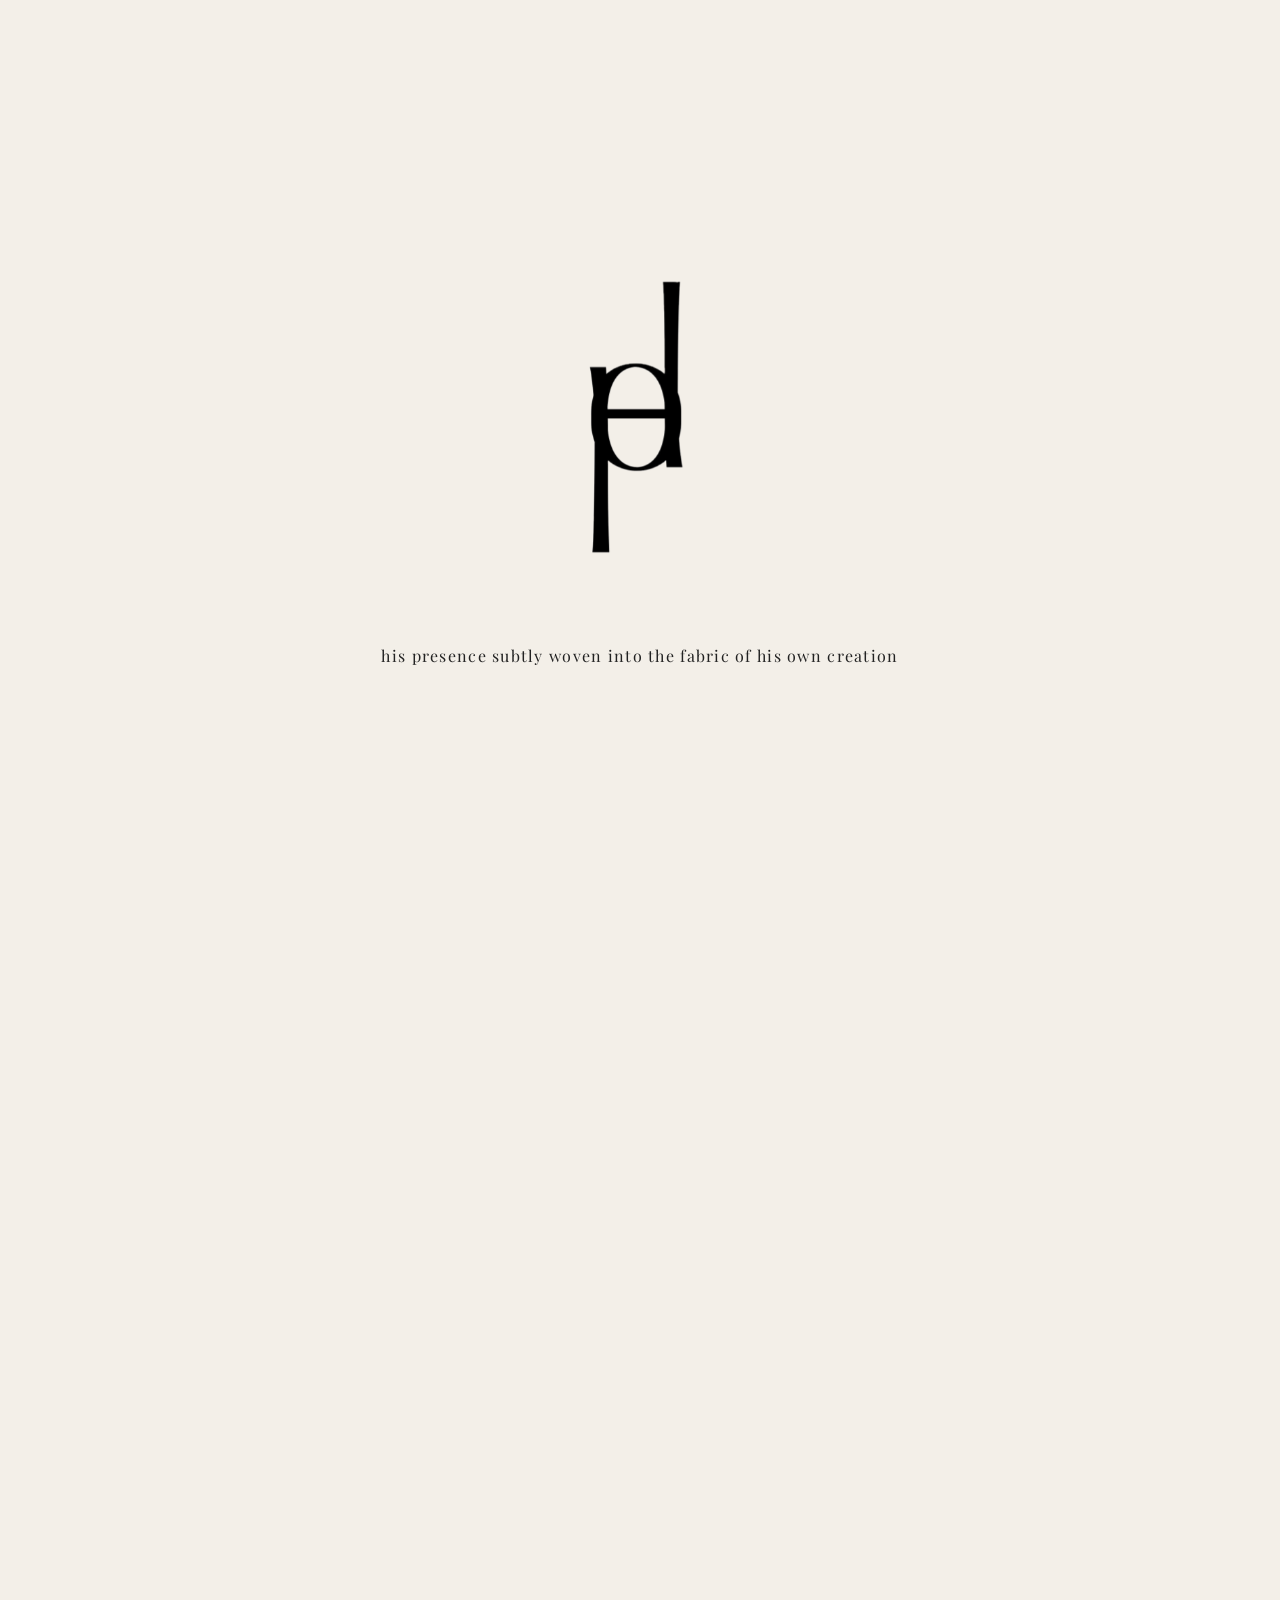
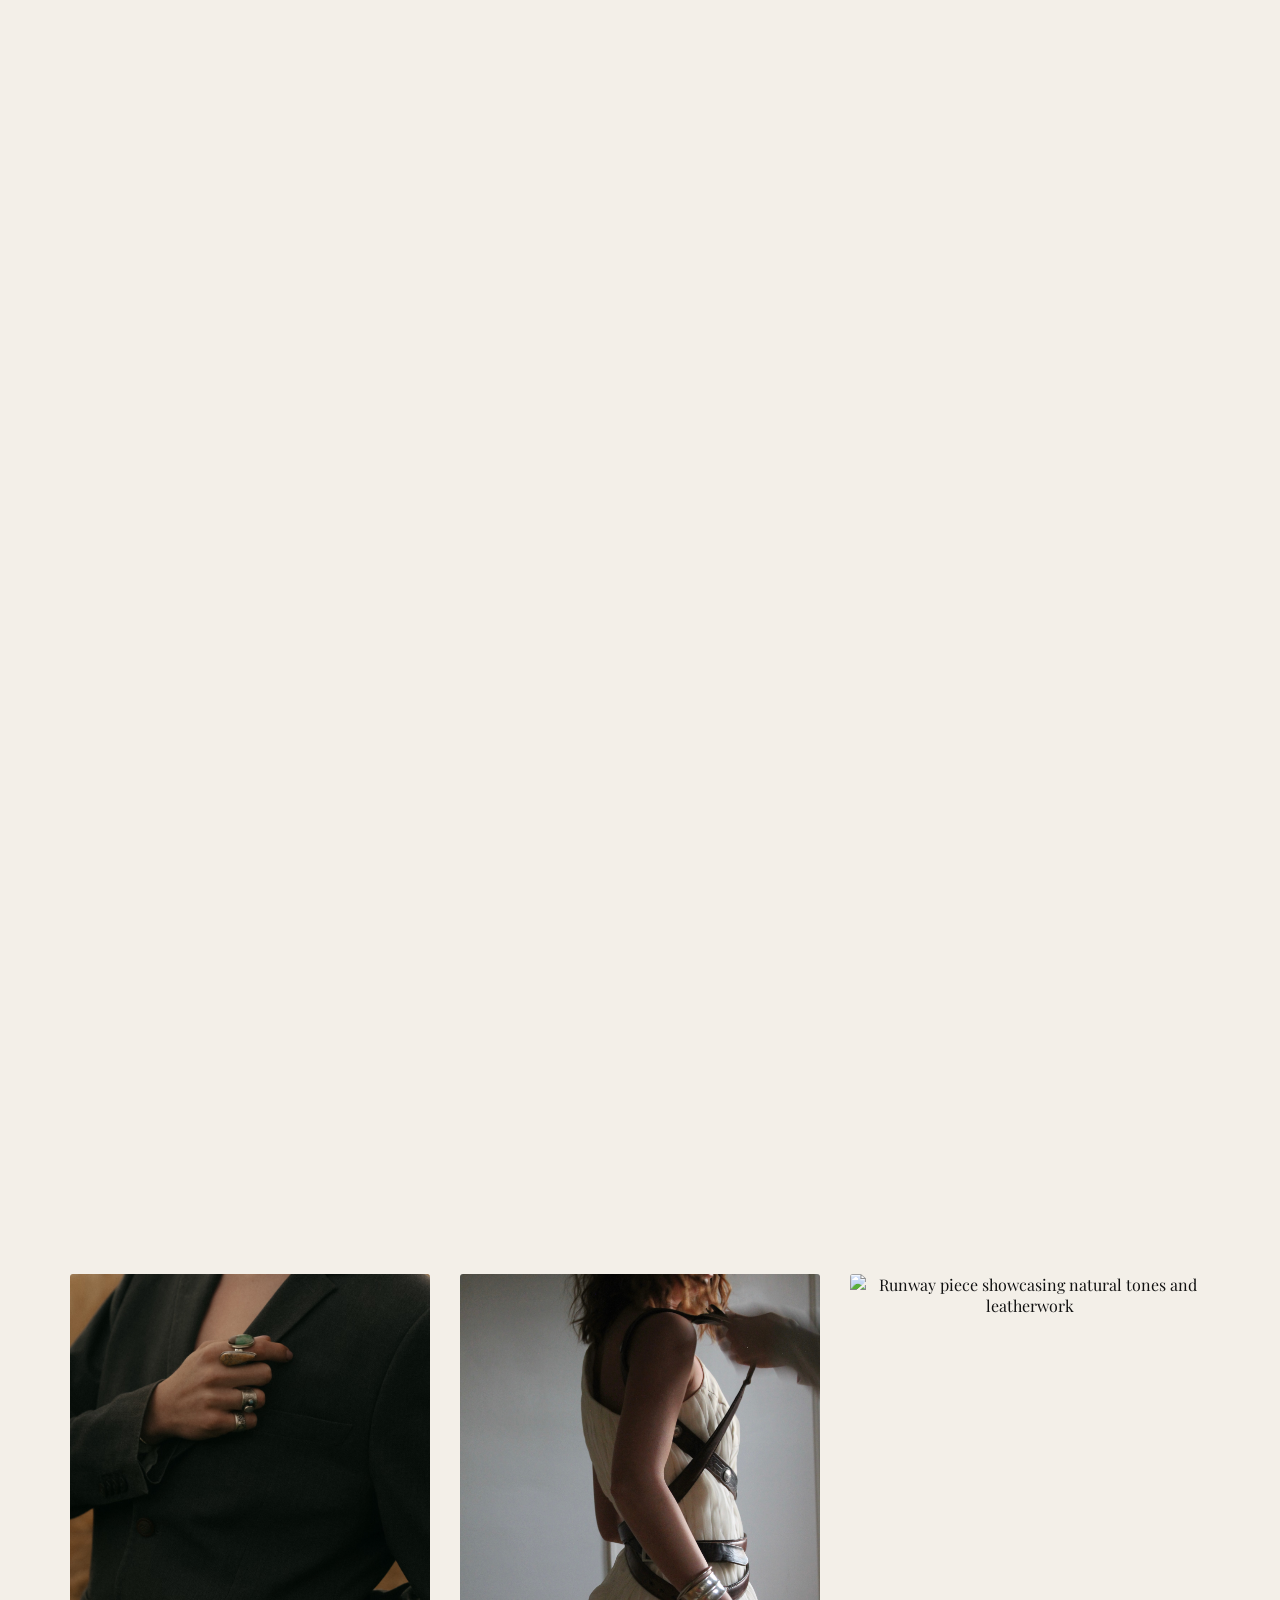
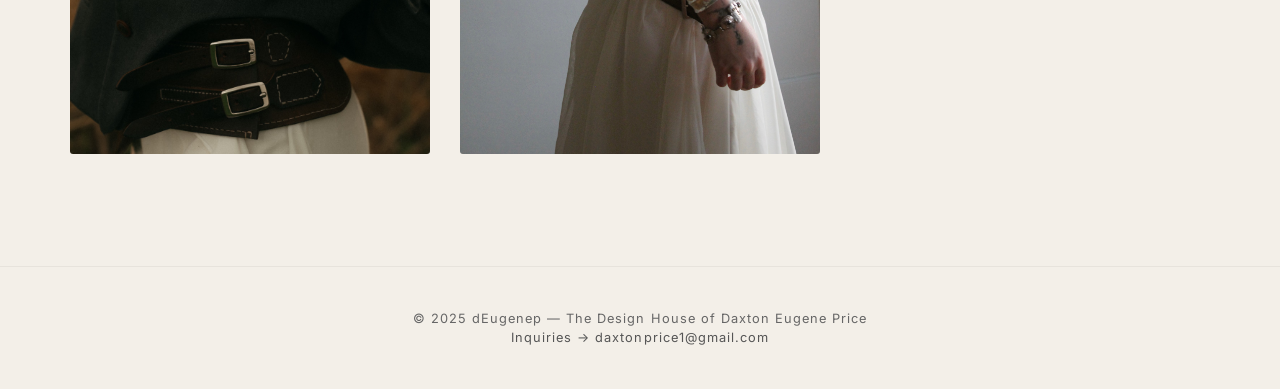
==== deugenep/index.html @ 9ce59510 "Add index.html and image assets for site" ====
<!DOCTYPE html>
<html lang="en">
<head>
  <meta charset="UTF-8" />
  <meta name="viewport" content="width=device-width, initial-scale=1.0" />
  <title>dEugenep — The Design House of Daxton Eugene Price</title>
  <meta name="description" content="The design house of Daxton Eugene Price — where naturalism, craftsmanship, and the patina of time define modern fashion." />

  <!-- Load Didot-style font -->
  <link href="https://fonts.googleapis.com/css2?family=Playfair+Display:wght@400;500;600&family=Inter:wght@300;400&display=swap" rel="stylesheet">

  <style>
    * { margin: 0; padding: 0; box-sizing: border-box; scroll-behavior: smooth; }

    body {
      background-color: #f3efe8;
      color: #111;
      font-family: 'Playfair Display', serif;
      overflow-x: hidden;
    }

    section {
      width: 100%;
      display: flex;
      flex-direction: column;
      justify-content: center;
      align-items: center;
      text-align: center;
      transition: opacity 1.2s ease;
    }

    /* Floating Logo */
    .floating-logo {
      position: fixed;
      top: 25px;
      left: 40px;
      width: 70px;
      height: auto;
      opacity: 0;
      transition: opacity 1s ease;
      z-index: 50;
    }
    .floating-logo.visible { opacity: 1; }

    /* Intro Section */
    .intro {
      height: 100vh;
      background-color: #f3efe8;
      position: relative;
    }
    .logo {
      width: 200px;
      height: auto;
      margin-bottom: 2.5rem;
      opacity: 0;
      animation: fadeIn 2s ease forwards;
      animation-delay: 0.3s;
    }
    .tagline {
      font-size: 1rem;
      letter-spacing: 0.08em;
      color: #222;
      opacity: 0;
      animation: fadeIn 2s ease forwards;
      animation-delay: 1s;
      text-transform: lowercase;
    }

    @keyframes fadeIn {
      0% { opacity: 0; transform: translateY(10px); }
      100% { opacity: 1; transform: translateY(0); }
    }

    /* Scroll Arrow */
    .scroll-indicator {
      position: absolute;
      bottom: 2rem;
      font-size: 1.3rem;
      color: #888;
      opacity: 0;
      animation: arrowFade 6s ease-in-out infinite;
    }
    @keyframes arrowFade {
      0%, 100% { opacity: 0; transform: translateY(0); }
      50% { opacity: 1; transform: translateY(10px); }
    }

    /* Transition Image Section */
    .transition-photo {
      background: url('dax-1.jpeg') center/cover no-repeat fixed;
      height: 100vh;
      opacity: 0;
      animation: fadeImage 2s ease forwards;
      animation-delay: 2s;
    }
    @keyframes fadeImage {
      from { opacity: 0; }
      to { opacity: 1; }
    }

    /* Profile Section */
    .profile {
      background-color: #f3efe8;
      display: flex;
      flex-direction: row;
      justify-content: center;
      align-items: center;
      gap: 60px;
      padding: 6rem 8%;
      min-height: 100vh;
      text-align: left;
      opacity: 0;
      transform: translateY(40px);
      transition: opacity 1.2s ease, transform 1.2s ease;
    }
    .profile.visible {
      opacity: 1;
      transform: translateY(0);
    }
    .profile img {
      width: 360px;
      height: auto;
      border-radius: 3px;
      box-shadow: 0 10px 30px rgba(0,0,0,0.1);
    }
    .profile-text {
      flex: 1;
    }
    .profile h2 {
      font-weight: 500;
      font-size: 1.4rem;
      margin-bottom: 1.5rem;
      text-transform: uppercase;
    }
    .profile p {
      font-size: 1rem;
      line-height: 1.8;
      color: #222;
      max-width: 700px;
      margin-bottom: 2rem;
      letter-spacing: -0.02em;
    }

    /* Collection Preview */
    .collection {
      background-color: #f3efe8;
      padding: 6rem 4rem;
      text-align: center;
    }

    .collection-title {
      display: flex;
      align-items: center;
      justify-content: center;
      width: 100%;
      margin-bottom: 3rem;
      opacity: 0;
      transform: translateY(20px);
      transition: opacity 1s ease, transform 1s ease;
    }

    .collection-title.visible {
      opacity: 1;
      transform: translateY(0);
    }

    .collection-title::before,
    .collection-title::after {
      content: "";
      flex: 1;
      height: 1px;
      background-color: rgba(0,0,0,0.1);
      margin: 0 20px;
    }

    .collection-title h2 {
      font-weight: 500;
      font-size: 1.4rem;
      text-transform: uppercase;
      letter-spacing: 0.03em;
    }

    .collection-gallery {
      display: flex;
      gap: 30px;
      justify-content: center;
      overflow-x: auto;
      scroll-snap-type: x mandatory;
      padding-bottom: 1rem;
    }
    .collection-gallery::-webkit-scrollbar {
      display: none;
    }
    .collection-gallery img {
      width: 360px;
      height: 480px;
      object-fit: cover;
      border-radius: 3px;
      scroll-snap-align: start;
      transition: transform 0.6s ease, box-shadow 0.6s ease;
    }
    .collection-gallery img:hover {
      transform: scale(1.02);
      box-shadow: 0 10px 25px rgba(0,0,0,0.15);
    }

    /* Links */
    .links {
      margin-top: 1rem;
      font-family: 'Inter', sans-serif;
      font-size: 0.95rem;
    }
    .links a {
      color: #111;
      text-decoration: none;
      margin-right: 1rem;
      position: relative;
      padding-bottom: 2px;
      transition: color 0.3s ease;
    }
    .links a::after {
      content: "";
      position: absolute;
      left: 0;
      bottom: 0;
      width: 0%;
      height: 1px;
      background-color: #111;
      transition: width 0.4s ease;
    }
    .links a:hover::after {
      width: 100%;
    }

    /* Footer */
    footer {
      text-align: center;
      font-size: 0.8rem;
      color: #666;
      padding: 2.5rem 0;
      font-family: 'Inter', sans-serif;
      letter-spacing: 0.08em;
      border-top: 1px solid rgba(0,0,0,0.05);
    }
    footer p {
      margin: 4px 0;
    }

    @media (max-width: 800px) {
      .profile {
        flex-direction: column;
        text-align: center;
      }
      .profile img {
        width: 70%;
        margin-bottom: 2rem;
      }
      .collection-gallery img {
        width: 280px;
        height: 380px;
      }
    }
  </style>
</head>

<body>

  <!-- Floating Logo -->
  <img src="deugenep-logo.png" alt="dEugenep Logo" class="floating-logo" id="floatingLogo" />

  <!-- Intro -->
  <section class="intro">
    <img src="deugenep-logo.png" alt="dEugenep Logo" class="logo" />
    <p class="tagline">his presence subtly woven into the fabric of his own creation</p>
    <div class="scroll-indicator">↓</div>
  </section>

  <!-- Transition Image -->
  <section class="transition-photo"></section>

  <!-- Profile -->
  <section class="profile" id="profileSection">
    <div class="profile-text">
      <h2>Behind the Brand</h2>
      <p>
        I’m Daxton Eugene Price, a design student at The Fashion Institute through Salt Lake Community College. My design style is deeply inspired by naturalism and the concept of patina—the beauty found in the wear and aging of garments. I believe in wearing our clothes to the ground, allowing them to live with us, rather than constantly replacing them with something new. Patina reflects a garment’s story. The more a piece is worn, the more personal and meaningful it becomes to the wearer.
      </p>
      <p>
        This philosophy drives much of my work. I frequently use leather as a primary textile because of how it ages—developing character and telling a unique story over time. I also incorporate intentionally unhemmed chiffon to allow garments to evolve naturally. As they unravel with wear, they begin to mirror the wearer’s journey—adding personality, individuality, and authenticity to each piece. For me, fashion is not just about aesthetics, but about honoring the lived experience within every thread.
      </p>
      <div class="links">
        <a href="https://www.instagram.com/deugenep/" target="_blank">Instagram ↗</a>
        <a href="mailto:daxtonprice1@gmail.com">Email ↗</a>
      </div>
    </div>
    <img src="dax-2.jpg" alt="Portrait of Daxton Eugene Price surrounded by natural light" />
  </section>

  <!-- Collection Preview -->
  <section class="collection">
    <div class="collection-title" id="collectionTitle">
      <h2>Collection Preview</h2>
    </div>
    <div class="collection-gallery">
      <img src="collection1.jpg" alt="Editorial look from the dEugenep collection" />
      <img src="collection2.jpg" alt="Detail of textile craftsmanship from dEugenep" />
      <img src="collection3.jpg" alt="Runway piece showcasing natural tones and leatherwork" />
    </div>
  </section>

  <!-- Footer -->
  <footer>
    <p>© 2025 dEugenep — The Design House of Daxton Eugene Price</p>
    <p><a href="mailto:daxtonprice1@gmail.com" style="color:#555; text-decoration:none;">Inquiries → daxtonprice1@gmail.com</a></p>
  </footer>

  <script>
    const floatingLogo = document.getElementById('floatingLogo');
    const profileSection = document.getElementById('profileSection');
    const collectionTitle = document.getElementById('collectionTitle');

    window.addEventListener('scroll', () => {
      if (window.scrollY > window.innerHeight * 0.6) {
        floatingLogo.classList.add('visible');
      } else {
        floatingLogo.classList.remove('visible');
      }

      const rect = profileSection.getBoundingClientRect();
      if (rect.top < window.innerHeight - 150) {
        profileSection.classList.add('visible');
      }

      const collectionRect = collectionTitle.getBoundingClientRect();
      if (collectionRect.top < window.innerHeight - 150) {
        collectionTitle.classList.add('visible');
      }
    });
  </script>

</body>
</html>
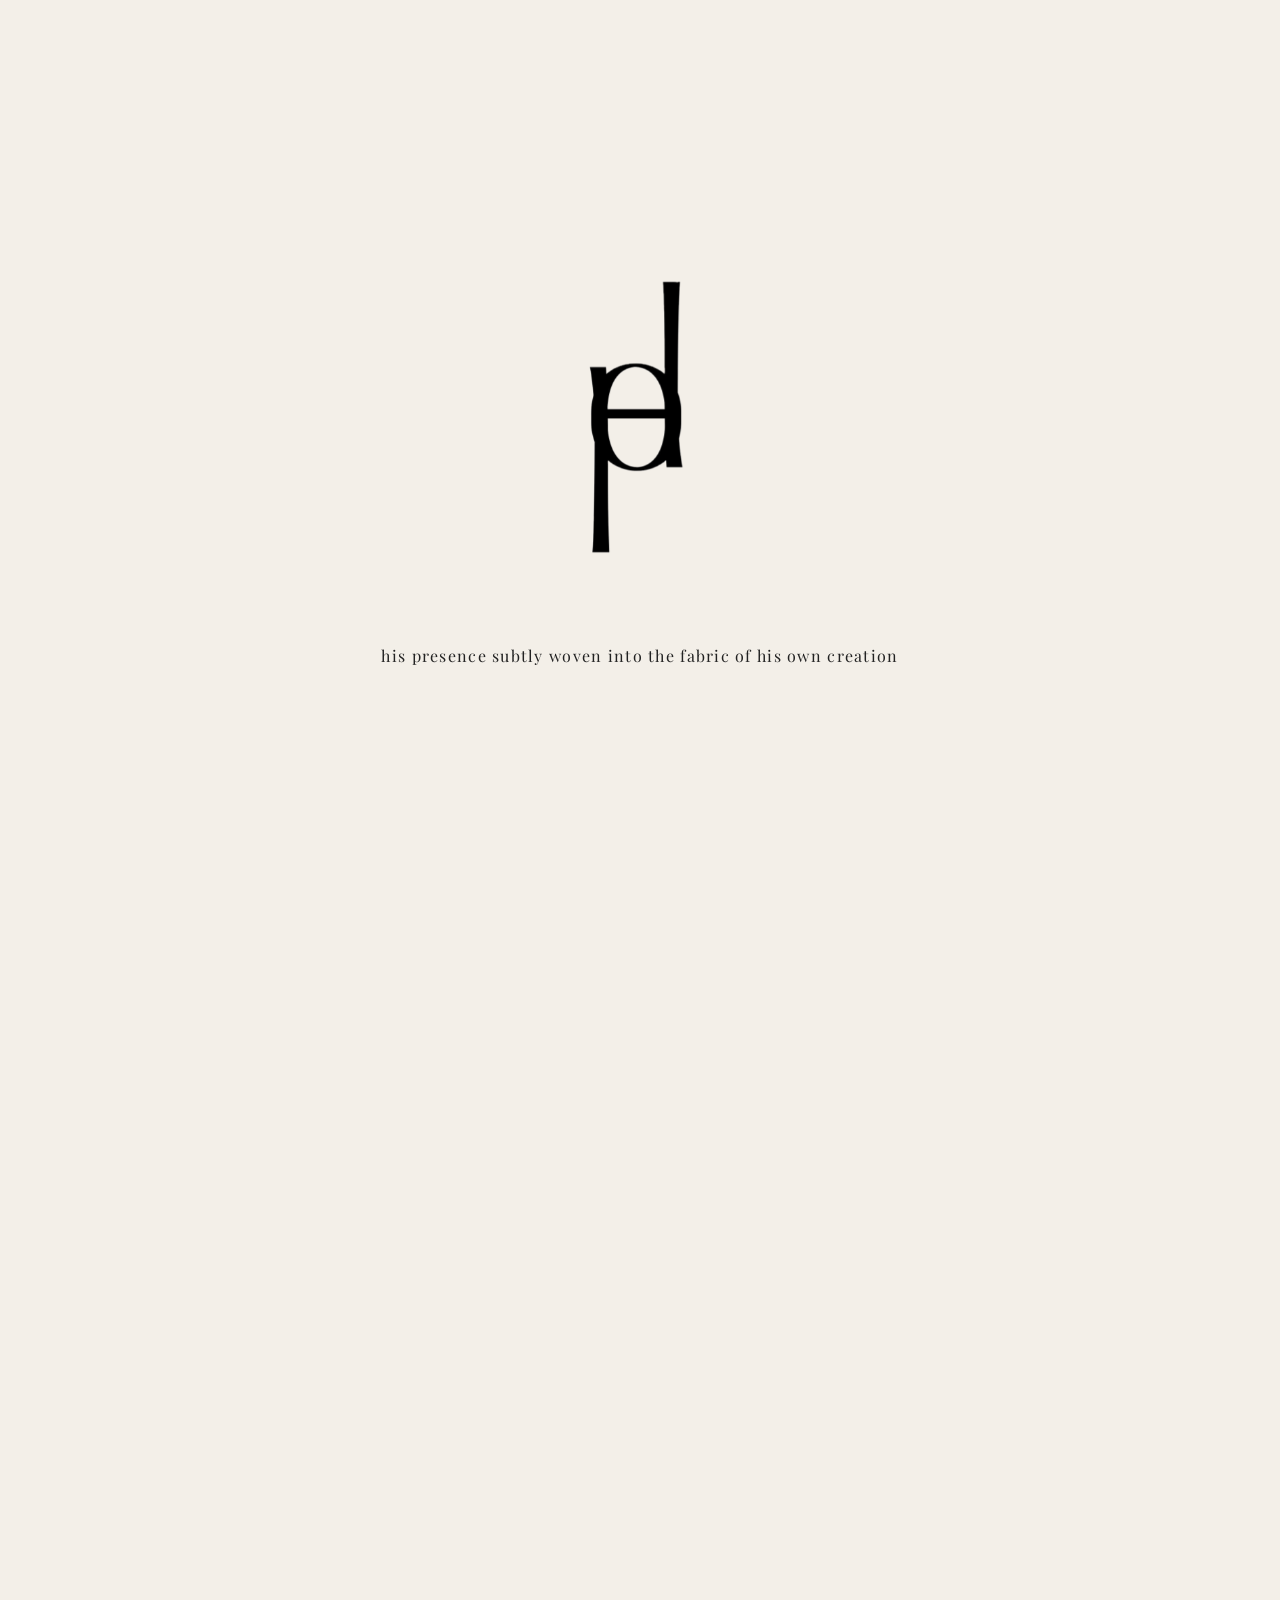
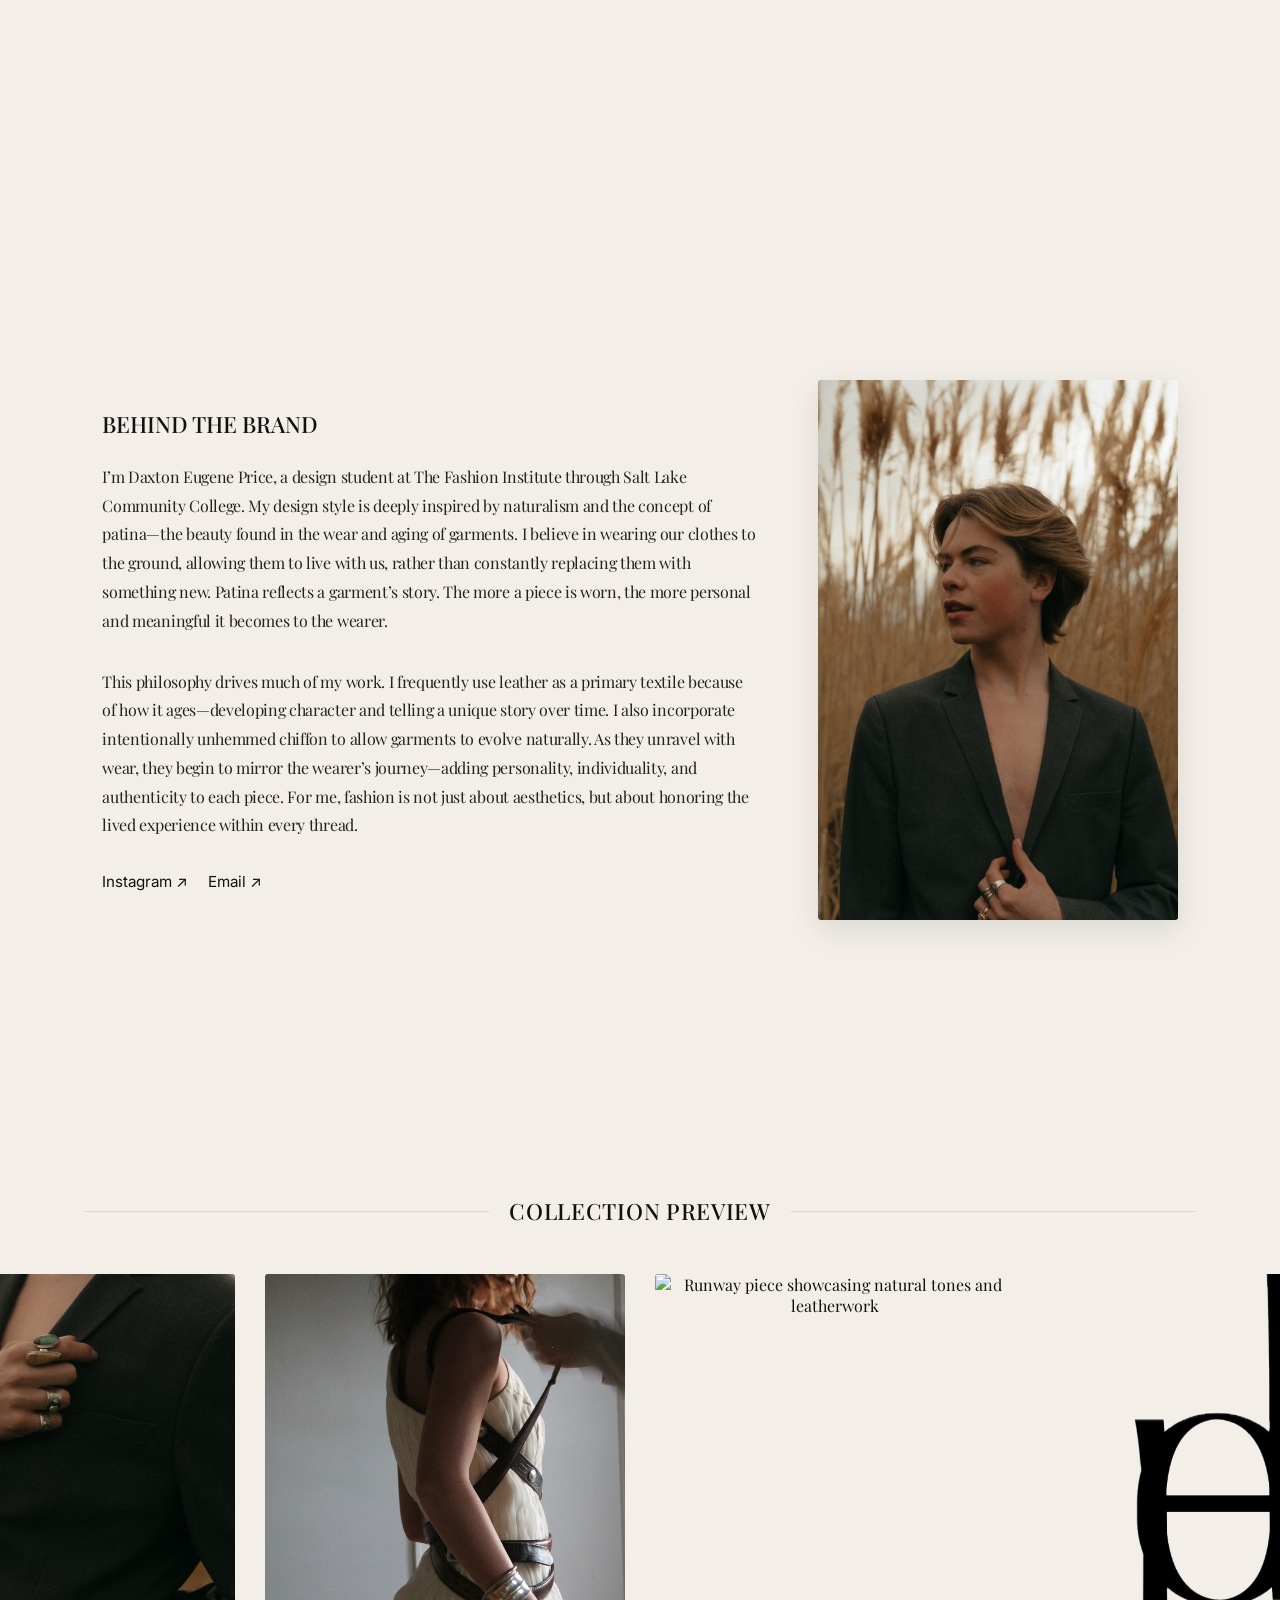
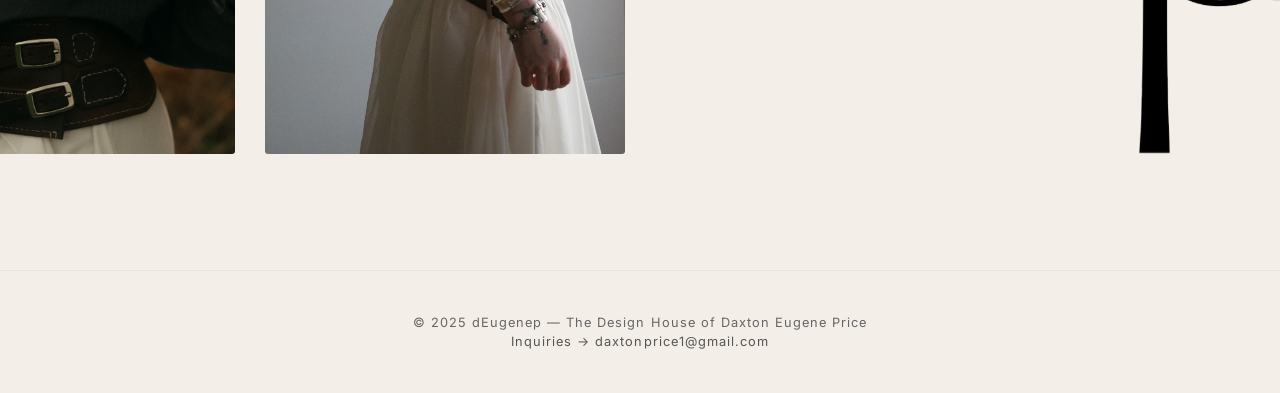
==== commit 6bdae694: "Add portfolio link with logo in index.html" ====
--- a/deugenep/index.html
+++ b/deugenep/index.html
@@ -305,6 +305,10 @@
       <img src="collection1.jpg" alt="Editorial look from the dEugenep collection" />
       <img src="collection2.jpg" alt="Detail of textile craftsmanship from dEugenep" />
       <img src="collection3.jpg" alt="Runway piece showcasing natural tones and leatherwork" />
+    
+    <a href="https://www.canva.com/design/DAG7jMgkJzU/nuHQ1za8_4TUCc5YUQ79lA/view?utm_content=DAG7jMgkJzU&utm_campaign=designshare&utm_medium=link2&utm_source=uniquelinks&utlId=h201fb4d1cc#1" target="_blank" rel="noopener noreferrer">
+    <img src="deugenep-logo.png" alt="Portfolio" />
+  </a>
     </div>
   </section>
 
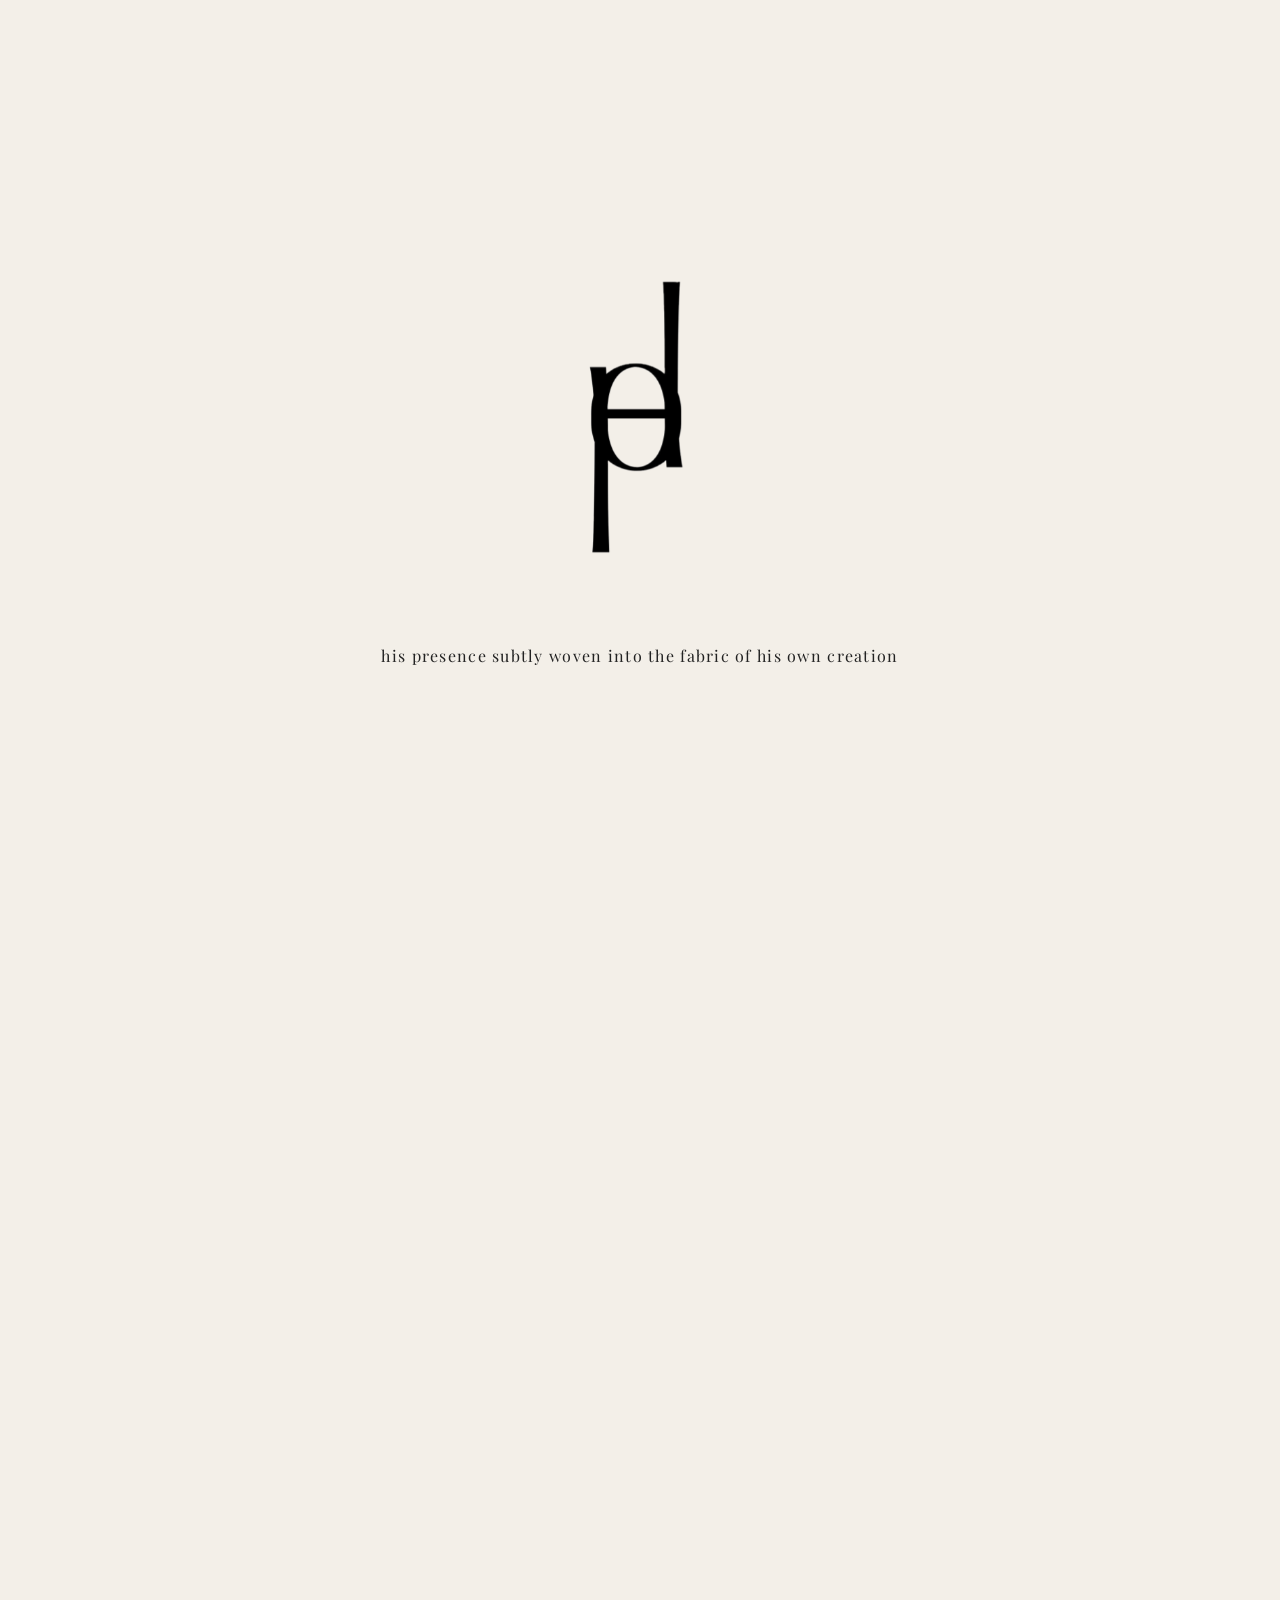
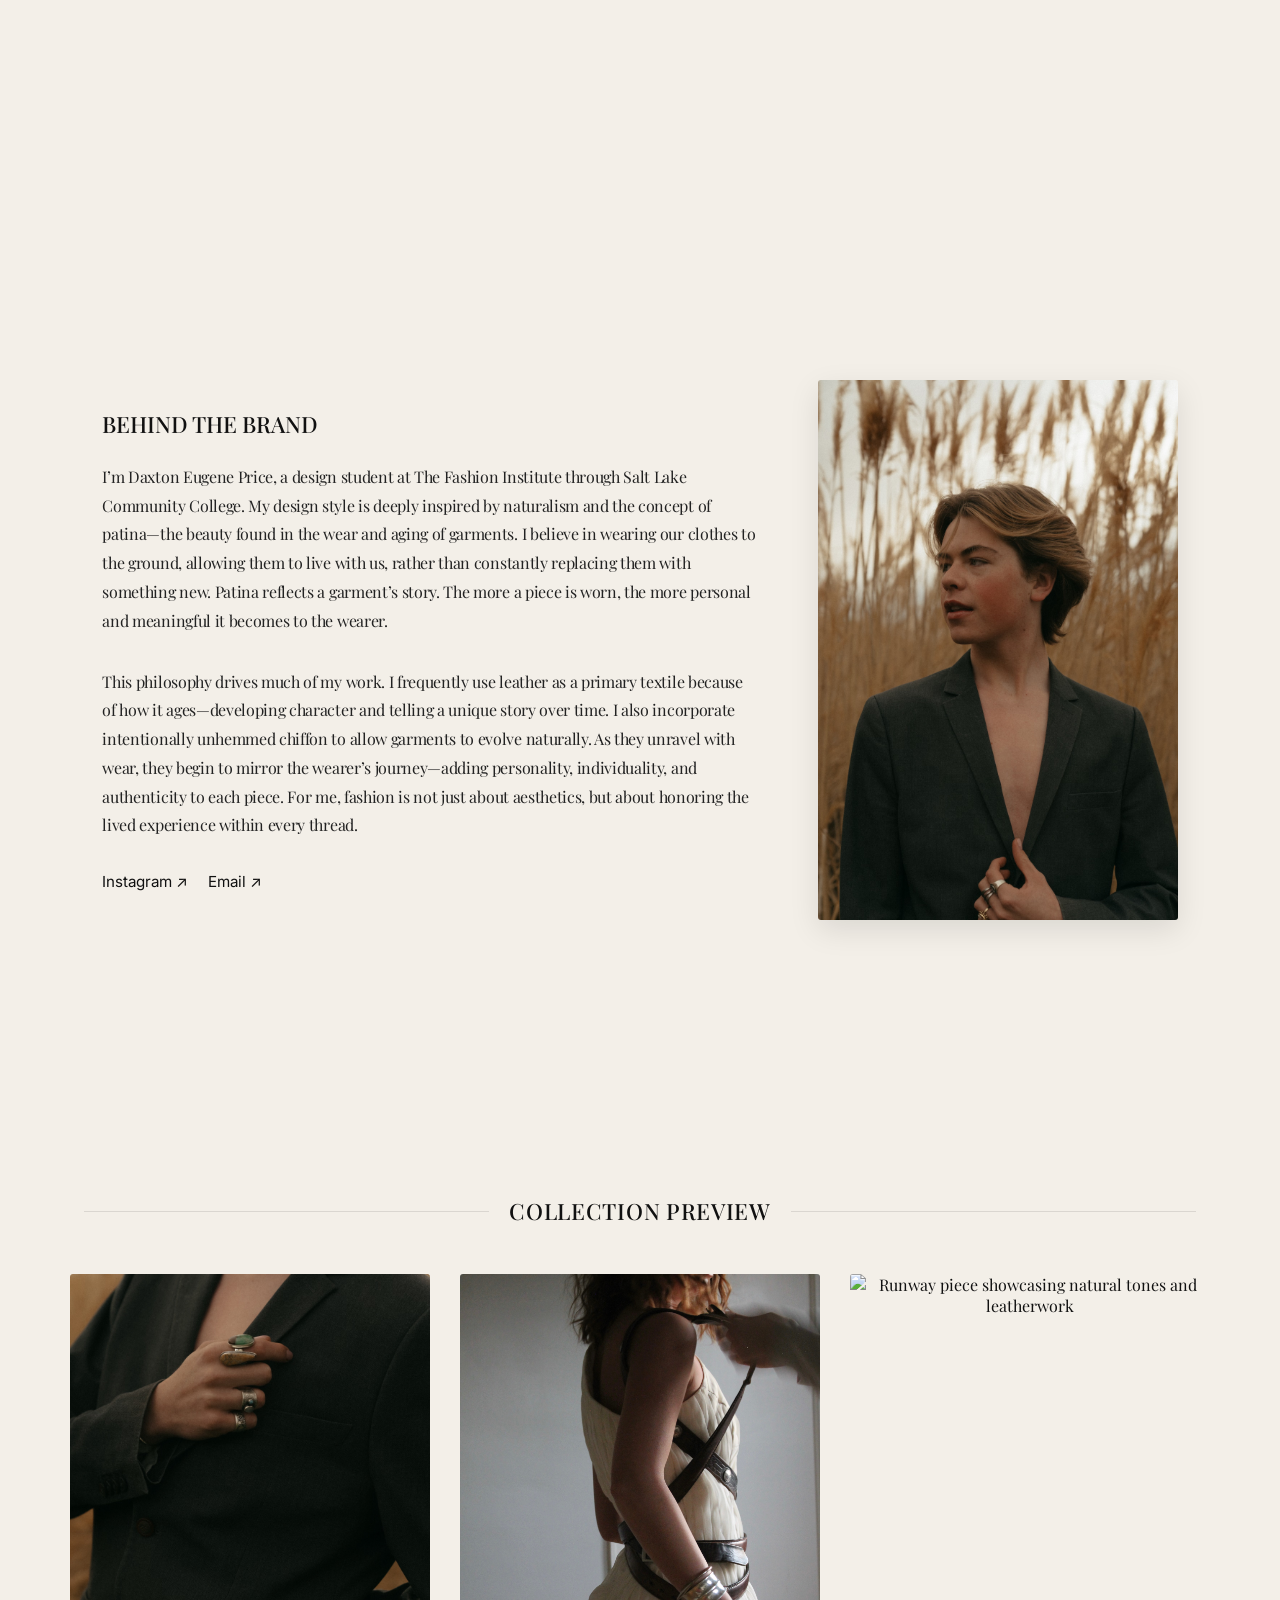
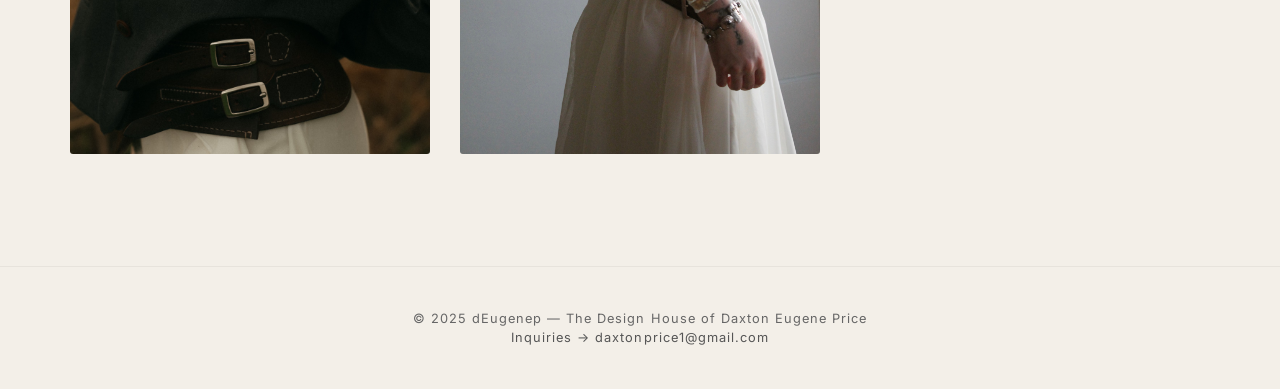
==== commit 25ee7d23: "Remove portfolio link and image from index.html Removed portfolio link and associated image from the" ====
--- a/deugenep/index.html
+++ b/deugenep/index.html
@@ -305,10 +305,7 @@
       <img src="collection1.jpg" alt="Editorial look from the dEugenep collection" />
       <img src="collection2.jpg" alt="Detail of textile craftsmanship from dEugenep" />
       <img src="collection3.jpg" alt="Runway piece showcasing natural tones and leatherwork" />
-    
-    <a href="https://www.canva.com/design/DAG7jMgkJzU/nuHQ1za8_4TUCc5YUQ79lA/view?utm_content=DAG7jMgkJzU&utm_campaign=designshare&utm_medium=link2&utm_source=uniquelinks&utlId=h201fb4d1cc#1" target="_blank" rel="noopener noreferrer">
-    <img src="deugenep-logo.png" alt="Portfolio" />
-  </a>
+      
     </div>
   </section>
 
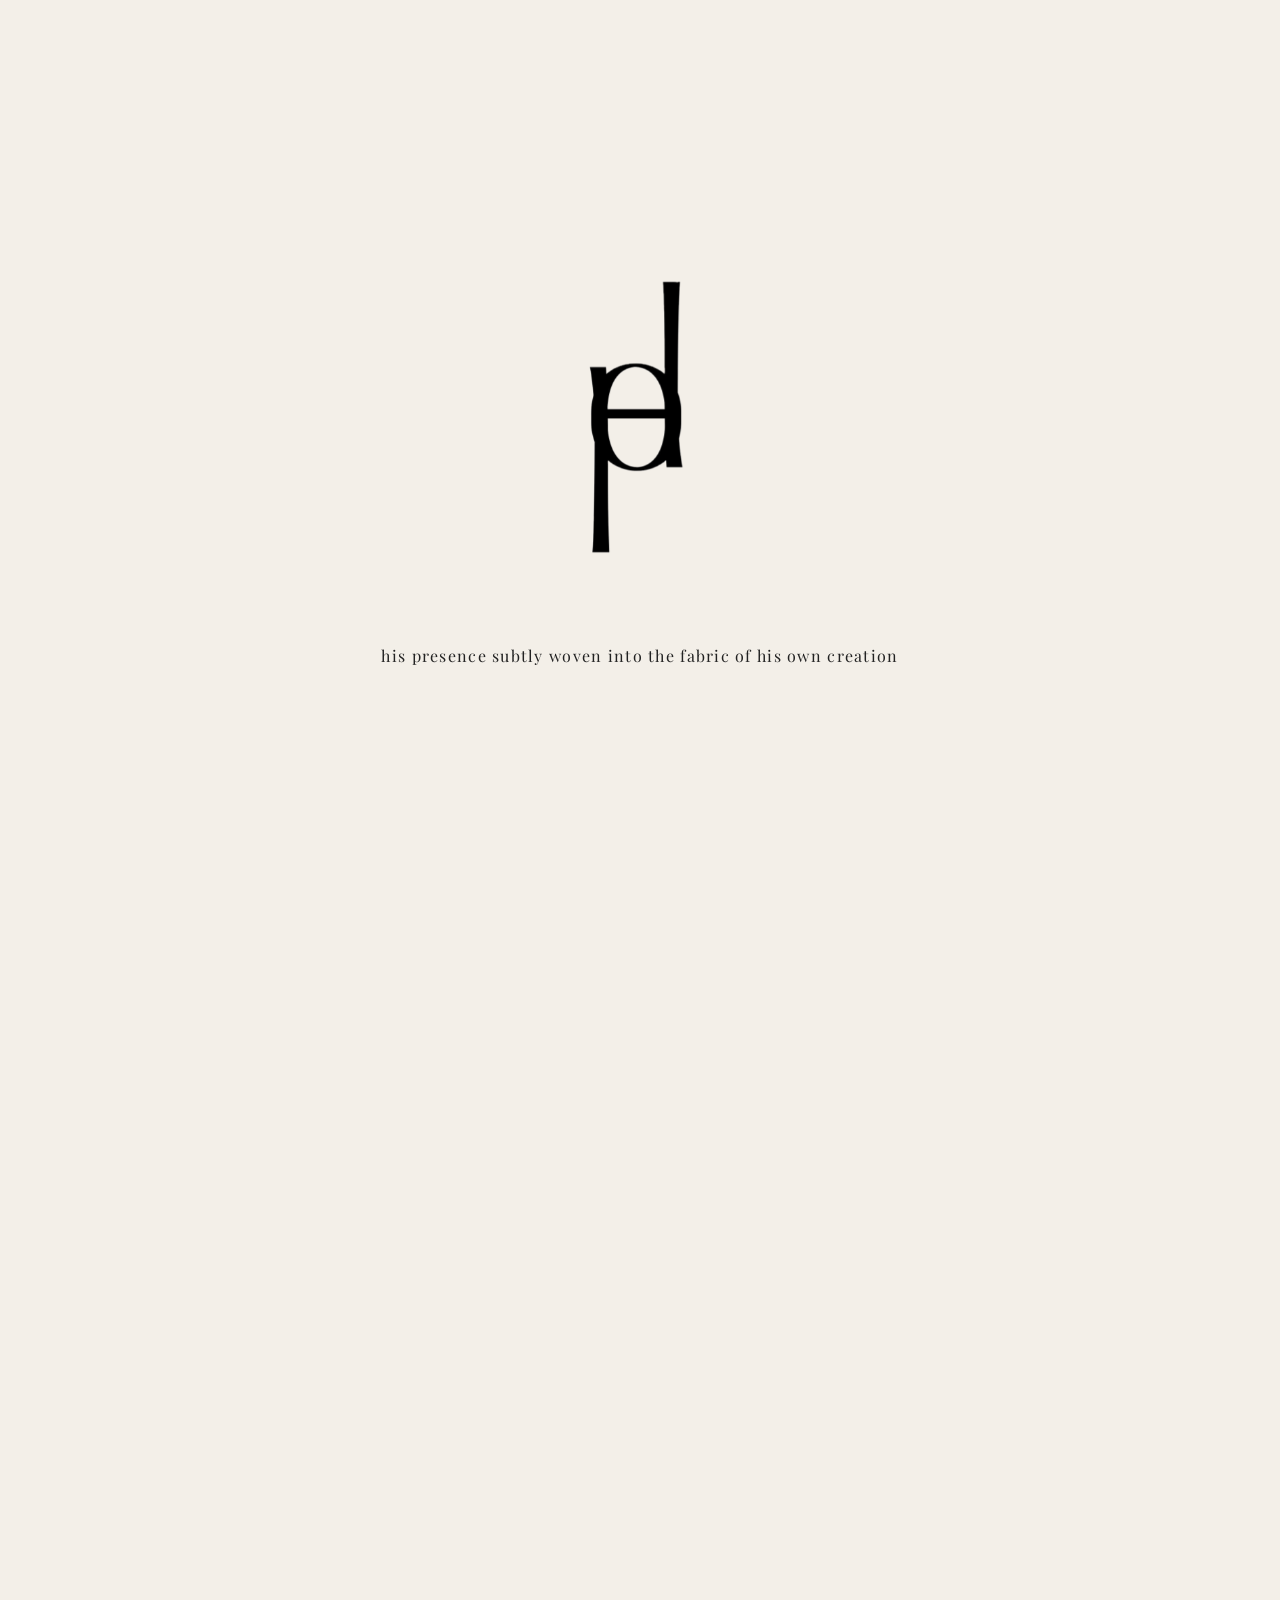
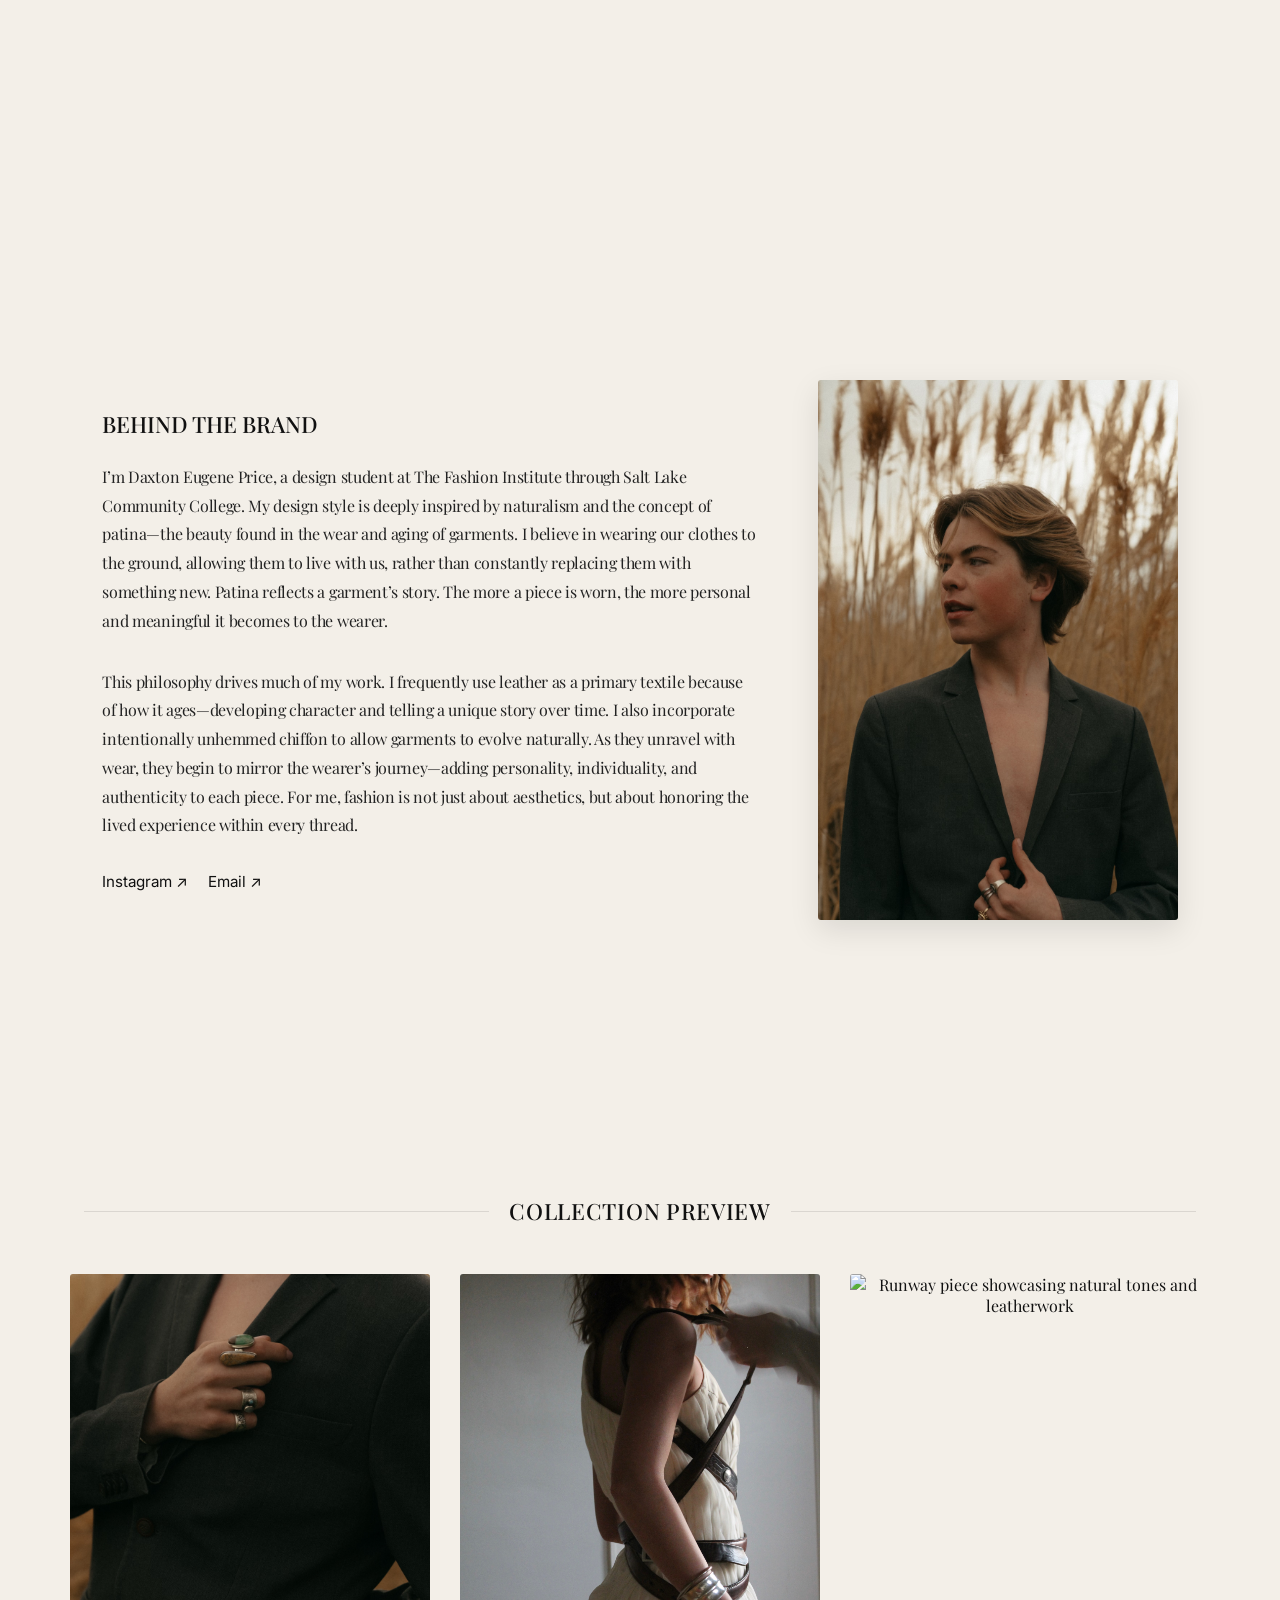
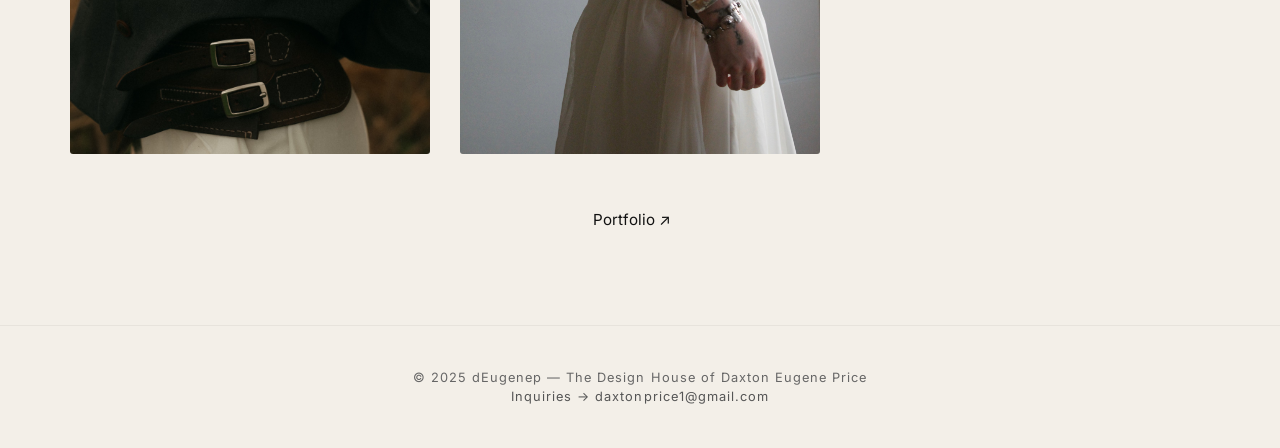
==== commit 1d3b93ac: "Add portfolio link to index.html Added a link to the portfolio in the collection gallery section." ====
--- a/deugenep/index.html
+++ b/deugenep/index.html
@@ -305,8 +305,14 @@
       <img src="collection1.jpg" alt="Editorial look from the dEugenep collection" />
       <img src="collection2.jpg" alt="Detail of textile craftsmanship from dEugenep" />
       <img src="collection3.jpg" alt="Runway piece showcasing natural tones and leatherwork" />
-      
     </div>
+    <div class="links" style="margin-top: 2.5rem;">
+  <a href="https://www.canva.com/design/DAG7jMgkJzU/nuHQ1za8_4TUCc5YUQ79lA/view?utm_content=DAG7jMgkJzU&utm_campaign=designshare&utm_medium=link2&utm_source=uniquelinks&utlId=h201fb4d1cc"
+     target="_blank"
+     rel="noopener noreferrer">
+    Portfolio ↗
+  </a>
+</div>
   </section>
 
   <!-- Footer -->
